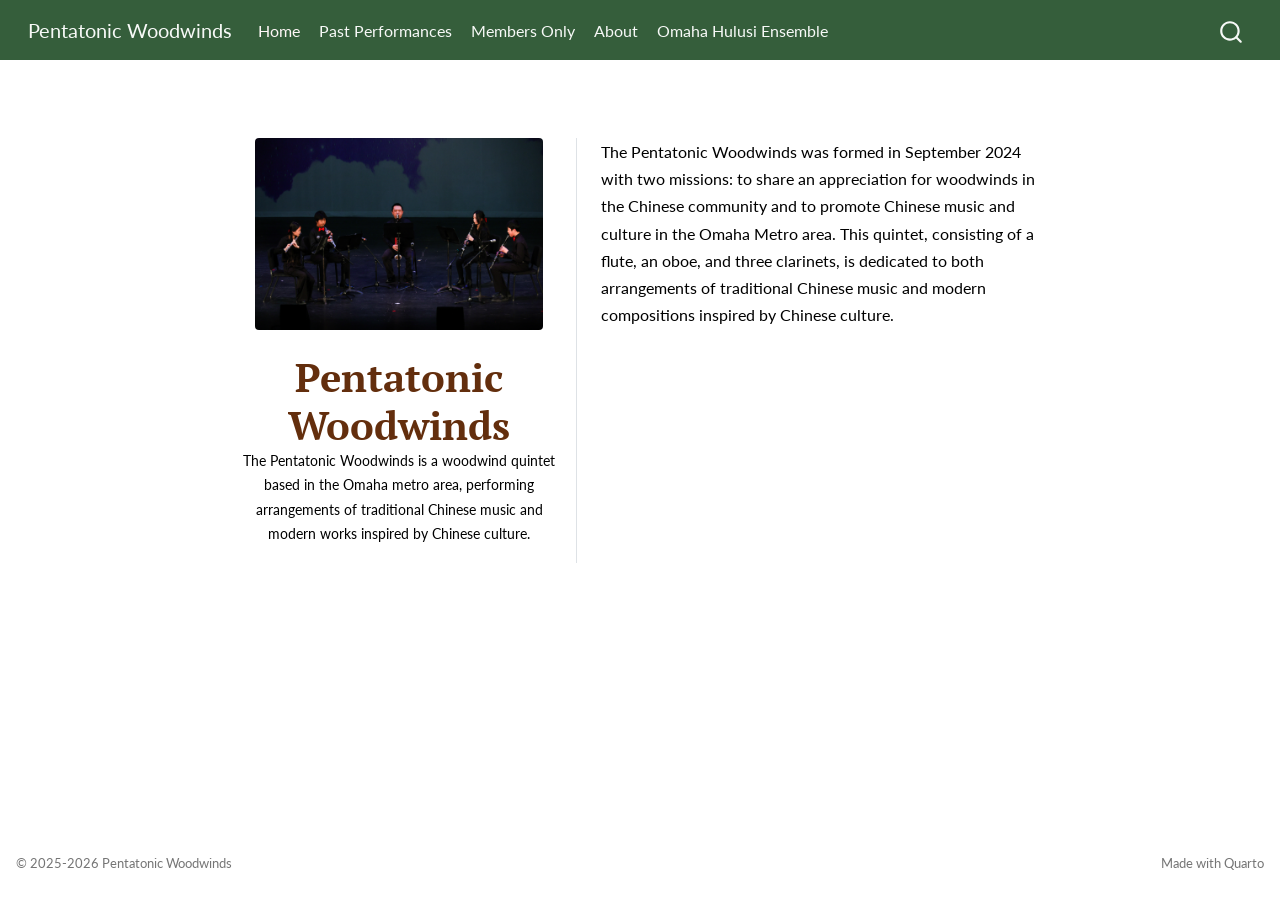
==== docs/index.html @ 311bb71d "Pentatonic Woodwinds website Quarto website for the Pentatonic Woodwinds ensemble, published at http" ====
<!DOCTYPE html>
<html xmlns="http://www.w3.org/1999/xhtml" lang="en" xml:lang="en"><head>

<meta charset="utf-8">
<meta name="generator" content="quarto-1.7.33">

<meta name="viewport" content="width=device-width, initial-scale=1.0, user-scalable=yes">

<meta name="description" content="The Pentatonic Woodwinds is a woodwind quintet based in the Omaha metro area, performing arrangements of traditional Chinese music and modern works inspired by Chinese culture.">

<title>Pentatonic Woodwinds</title>
<style>
code{white-space: pre-wrap;}
span.smallcaps{font-variant: small-caps;}
div.columns{display: flex; gap: min(4vw, 1.5em);}
div.column{flex: auto; overflow-x: auto;}
div.hanging-indent{margin-left: 1.5em; text-indent: -1.5em;}
ul.task-list{list-style: none;}
ul.task-list li input[type="checkbox"] {
  width: 0.8em;
  margin: 0 0.8em 0.2em -1em; /* quarto-specific, see https://github.com/quarto-dev/quarto-cli/issues/4556 */ 
  vertical-align: middle;
}
</style>


<script src="site_libs/quarto-nav/quarto-nav.js"></script>
<script src="site_libs/quarto-nav/headroom.min.js"></script>
<script src="site_libs/clipboard/clipboard.min.js"></script>
<script src="site_libs/quarto-search/autocomplete.umd.js"></script>
<script src="site_libs/quarto-search/fuse.min.js"></script>
<script src="site_libs/quarto-search/quarto-search.js"></script>
<meta name="quarto:offset" content="./">
<script src="site_libs/quarto-html/quarto.js" type="module"></script>
<script src="site_libs/quarto-html/tabsets/tabsets.js" type="module"></script>
<script src="site_libs/quarto-html/popper.min.js"></script>
<script src="site_libs/quarto-html/tippy.umd.min.js"></script>
<link href="site_libs/quarto-html/tippy.css" rel="stylesheet">
<link href="site_libs/quarto-html/quarto-syntax-highlighting-4931ad3a4f610300299060d87ad9de1f.css" rel="stylesheet" id="quarto-text-highlighting-styles">
<script src="site_libs/bootstrap/bootstrap.min.js"></script>
<link href="site_libs/bootstrap/bootstrap-icons.css" rel="stylesheet">
<link href="site_libs/bootstrap/bootstrap-c2830fcd33dd394132b34edb80eef915.min.css" rel="stylesheet" append-hash="true" id="quarto-bootstrap" data-mode="light">
<script id="quarto-search-options" type="application/json">{
  "location": "navbar",
  "copy-button": false,
  "collapse-after": 3,
  "panel-placement": "end",
  "type": "overlay",
  "limit": 50,
  "keyboard-shortcut": [
    "f",
    "/",
    "s"
  ],
  "show-item-context": false,
  "language": {
    "search-no-results-text": "No results",
    "search-matching-documents-text": "matching documents",
    "search-copy-link-title": "Copy link to search",
    "search-hide-matches-text": "Hide additional matches",
    "search-more-match-text": "more match in this document",
    "search-more-matches-text": "more matches in this document",
    "search-clear-button-title": "Clear",
    "search-text-placeholder": "",
    "search-detached-cancel-button-title": "Cancel",
    "search-submit-button-title": "Submit",
    "search-label": "Search"
  }
}</script>


<meta property="og:title" content="Pentatonic Woodwinds">
<meta property="og:description" content="The Pentatonic Woodwinds is a woodwind quintet based in the Omaha metro area, performing arrangements of traditional Chinese music and modern works inspired by Chinese culture.">
<meta property="og:image" content="https://www.luozijun.com/pentatonicwoodwinds/images/gala2025.jpeg">
<meta property="og:site_name" content="Pentatonic Woodwinds">
</head>

<body class="nav-fixed fullcontent quarto-light">

<div id="quarto-search-results"></div>
  <header id="quarto-header" class="headroom fixed-top">
    <nav class="navbar navbar-expand-lg " data-bs-theme="dark">
      <div class="navbar-container container-fluid">
      <div class="navbar-brand-container mx-auto">
    <a class="navbar-brand" href="./index.html">
    <span class="navbar-title">Pentatonic Woodwinds</span>
    </a>
  </div>
            <div id="quarto-search" class="" title="Search"></div>
          <button class="navbar-toggler" type="button" data-bs-toggle="collapse" data-bs-target="#navbarCollapse" aria-controls="navbarCollapse" role="menu" aria-expanded="false" aria-label="Toggle navigation" onclick="if (window.quartoToggleHeadroom) { window.quartoToggleHeadroom(); }">
  <span class="navbar-toggler-icon"></span>
</button>
          <div class="collapse navbar-collapse" id="navbarCollapse">
            <ul class="navbar-nav navbar-nav-scroll me-auto">
  <li class="nav-item">
    <a class="nav-link active" href="./index.html" aria-current="page"> 
<span class="menu-text">Home</span></a>
  </li>  
  <li class="nav-item">
    <a class="nav-link" href="./pastperf.html"> 
<span class="menu-text">Past Performances</span></a>
  </li>  
  <li class="nav-item">
    <a class="nav-link" href="./member.html"> 
<span class="menu-text">Members Only</span></a>
  </li>  
  <li class="nav-item">
    <a class="nav-link" href="./about.html"> 
<span class="menu-text">About</span></a>
  </li>  
  <li class="nav-item">
    <a class="nav-link" href="https://www.luozijun.com/omahahulusi/"> 
<span class="menu-text">Omaha Hulusi Ensemble</span></a>
  </li>  
</ul>
          </div> <!-- /navcollapse -->
            <div class="quarto-navbar-tools">
</div>
      </div> <!-- /container-fluid -->
    </nav>
</header>
<!-- content -->
<div id="quarto-content" class="quarto-container page-columns page-rows-contents page-layout-article page-navbar">
<!-- sidebar -->
<!-- margin-sidebar -->
    
<!-- main -->
<main class="content" id="quarto-document-content">




<div class="quarto-about-trestles">
  <div class="about-entity">
    <img src="images/gala2025.jpeg" class="about-image
  rounded " style="width: 18em;">
<header id="title-block-header" class="quarto-title-block default">
<div class="quarto-title">
<h1 class="title">Pentatonic Woodwinds</h1>
</div>
<div>
  <div class="description">
    <p>The Pentatonic Woodwinds is a woodwind quintet based in the Omaha metro area, performing arrangements of traditional Chinese music and modern works inspired by Chinese culture.</p>
  </div>
</div>
<div class="quarto-title-meta">
  </div>
</header>
  </div>
  <div class="about-contents"><div id="hero-heading">
<p>The Pentatonic Woodwinds was formed in September 2024 with two missions: to share an appreciation for woodwinds in the Chinese community and to promote Chinese music and culture in the Omaha Metro area. This quintet, consisting of a flute, an oboe, and three clarinets, is dedicated to both arrangements of traditional Chinese music and modern compositions inspired by Chinese culture.</p>
</div></div>
</div>





</main> <!-- /main -->
<script id="quarto-html-after-body" type="application/javascript">
  window.document.addEventListener("DOMContentLoaded", function (event) {
    const isCodeAnnotation = (el) => {
      for (const clz of el.classList) {
        if (clz.startsWith('code-annotation-')) {                     
          return true;
        }
      }
      return false;
    }
    const onCopySuccess = function(e) {
      // button target
      const button = e.trigger;
      // don't keep focus
      button.blur();
      // flash "checked"
      button.classList.add('code-copy-button-checked');
      var currentTitle = button.getAttribute("title");
      button.setAttribute("title", "Copied!");
      let tooltip;
      if (window.bootstrap) {
        button.setAttribute("data-bs-toggle", "tooltip");
        button.setAttribute("data-bs-placement", "left");
        button.setAttribute("data-bs-title", "Copied!");
        tooltip = new bootstrap.Tooltip(button, 
          { trigger: "manual", 
            customClass: "code-copy-button-tooltip",
            offset: [0, -8]});
        tooltip.show();    
      }
      setTimeout(function() {
        if (tooltip) {
          tooltip.hide();
          button.removeAttribute("data-bs-title");
          button.removeAttribute("data-bs-toggle");
          button.removeAttribute("data-bs-placement");
        }
        button.setAttribute("title", currentTitle);
        button.classList.remove('code-copy-button-checked');
      }, 1000);
      // clear code selection
      e.clearSelection();
    }
    const getTextToCopy = function(trigger) {
        const codeEl = trigger.previousElementSibling.cloneNode(true);
        for (const childEl of codeEl.children) {
          if (isCodeAnnotation(childEl)) {
            childEl.remove();
          }
        }
        return codeEl.innerText;
    }
    const clipboard = new window.ClipboardJS('.code-copy-button:not([data-in-quarto-modal])', {
      text: getTextToCopy
    });
    clipboard.on('success', onCopySuccess);
    if (window.document.getElementById('quarto-embedded-source-code-modal')) {
      const clipboardModal = new window.ClipboardJS('.code-copy-button[data-in-quarto-modal]', {
        text: getTextToCopy,
        container: window.document.getElementById('quarto-embedded-source-code-modal')
      });
      clipboardModal.on('success', onCopySuccess);
    }
      var localhostRegex = new RegExp(/^(?:http|https):\/\/localhost\:?[0-9]*\//);
      var mailtoRegex = new RegExp(/^mailto:/);
        var filterRegex = new RegExp("https:\/\/www\.luozijun\.com\/pentatonicwoodwinds");
      var isInternal = (href) => {
          return filterRegex.test(href) || localhostRegex.test(href) || mailtoRegex.test(href);
      }
      // Inspect non-navigation links and adorn them if external
     var links = window.document.querySelectorAll('a[href]:not(.nav-link):not(.navbar-brand):not(.toc-action):not(.sidebar-link):not(.sidebar-item-toggle):not(.pagination-link):not(.no-external):not([aria-hidden]):not(.dropdown-item):not(.quarto-navigation-tool):not(.about-link)');
      for (var i=0; i<links.length; i++) {
        const link = links[i];
        if (!isInternal(link.href)) {
          // undo the damage that might have been done by quarto-nav.js in the case of
          // links that we want to consider external
          if (link.dataset.originalHref !== undefined) {
            link.href = link.dataset.originalHref;
          }
        }
      }
    function tippyHover(el, contentFn, onTriggerFn, onUntriggerFn) {
      const config = {
        allowHTML: true,
        maxWidth: 500,
        delay: 100,
        arrow: false,
        appendTo: function(el) {
            return el.parentElement;
        },
        interactive: true,
        interactiveBorder: 10,
        theme: 'quarto',
        placement: 'bottom-start',
      };
      if (contentFn) {
        config.content = contentFn;
      }
      if (onTriggerFn) {
        config.onTrigger = onTriggerFn;
      }
      if (onUntriggerFn) {
        config.onUntrigger = onUntriggerFn;
      }
      window.tippy(el, config); 
    }
    const noterefs = window.document.querySelectorAll('a[role="doc-noteref"]');
    for (var i=0; i<noterefs.length; i++) {
      const ref = noterefs[i];
      tippyHover(ref, function() {
        // use id or data attribute instead here
        let href = ref.getAttribute('data-footnote-href') || ref.getAttribute('href');
        try { href = new URL(href).hash; } catch {}
        const id = href.replace(/^#\/?/, "");
        const note = window.document.getElementById(id);
        if (note) {
          return note.innerHTML;
        } else {
          return "";
        }
      });
    }
    const xrefs = window.document.querySelectorAll('a.quarto-xref');
    const processXRef = (id, note) => {
      // Strip column container classes
      const stripColumnClz = (el) => {
        el.classList.remove("page-full", "page-columns");
        if (el.children) {
          for (const child of el.children) {
            stripColumnClz(child);
          }
        }
      }
      stripColumnClz(note)
      if (id === null || id.startsWith('sec-')) {
        // Special case sections, only their first couple elements
        const container = document.createElement("div");
        if (note.children && note.children.length > 2) {
          container.appendChild(note.children[0].cloneNode(true));
          for (let i = 1; i < note.children.length; i++) {
            const child = note.children[i];
            if (child.tagName === "P" && child.innerText === "") {
              continue;
            } else {
              container.appendChild(child.cloneNode(true));
              break;
            }
          }
          if (window.Quarto?.typesetMath) {
            window.Quarto.typesetMath(container);
          }
          return container.innerHTML
        } else {
          if (window.Quarto?.typesetMath) {
            window.Quarto.typesetMath(note);
          }
          return note.innerHTML;
        }
      } else {
        // Remove any anchor links if they are present
        const anchorLink = note.querySelector('a.anchorjs-link');
        if (anchorLink) {
          anchorLink.remove();
        }
        if (window.Quarto?.typesetMath) {
          window.Quarto.typesetMath(note);
        }
        if (note.classList.contains("callout")) {
          return note.outerHTML;
        } else {
          return note.innerHTML;
        }
      }
    }
    for (var i=0; i<xrefs.length; i++) {
      const xref = xrefs[i];
      tippyHover(xref, undefined, function(instance) {
        instance.disable();
        let url = xref.getAttribute('href');
        let hash = undefined; 
        if (url.startsWith('#')) {
          hash = url;
        } else {
          try { hash = new URL(url).hash; } catch {}
        }
        if (hash) {
          const id = hash.replace(/^#\/?/, "");
          const note = window.document.getElementById(id);
          if (note !== null) {
            try {
              const html = processXRef(id, note.cloneNode(true));
              instance.setContent(html);
            } finally {
              instance.enable();
              instance.show();
            }
          } else {
            // See if we can fetch this
            fetch(url.split('#')[0])
            .then(res => res.text())
            .then(html => {
              const parser = new DOMParser();
              const htmlDoc = parser.parseFromString(html, "text/html");
              const note = htmlDoc.getElementById(id);
              if (note !== null) {
                const html = processXRef(id, note);
                instance.setContent(html);
              } 
            }).finally(() => {
              instance.enable();
              instance.show();
            });
          }
        } else {
          // See if we can fetch a full url (with no hash to target)
          // This is a special case and we should probably do some content thinning / targeting
          fetch(url)
          .then(res => res.text())
          .then(html => {
            const parser = new DOMParser();
            const htmlDoc = parser.parseFromString(html, "text/html");
            const note = htmlDoc.querySelector('main.content');
            if (note !== null) {
              // This should only happen for chapter cross references
              // (since there is no id in the URL)
              // remove the first header
              if (note.children.length > 0 && note.children[0].tagName === "HEADER") {
                note.children[0].remove();
              }
              const html = processXRef(null, note);
              instance.setContent(html);
            } 
          }).finally(() => {
            instance.enable();
            instance.show();
          });
        }
      }, function(instance) {
      });
    }
        let selectedAnnoteEl;
        const selectorForAnnotation = ( cell, annotation) => {
          let cellAttr = 'data-code-cell="' + cell + '"';
          let lineAttr = 'data-code-annotation="' +  annotation + '"';
          const selector = 'span[' + cellAttr + '][' + lineAttr + ']';
          return selector;
        }
        const selectCodeLines = (annoteEl) => {
          const doc = window.document;
          const targetCell = annoteEl.getAttribute("data-target-cell");
          const targetAnnotation = annoteEl.getAttribute("data-target-annotation");
          const annoteSpan = window.document.querySelector(selectorForAnnotation(targetCell, targetAnnotation));
          const lines = annoteSpan.getAttribute("data-code-lines").split(",");
          const lineIds = lines.map((line) => {
            return targetCell + "-" + line;
          })
          let top = null;
          let height = null;
          let parent = null;
          if (lineIds.length > 0) {
              //compute the position of the single el (top and bottom and make a div)
              const el = window.document.getElementById(lineIds[0]);
              top = el.offsetTop;
              height = el.offsetHeight;
              parent = el.parentElement.parentElement;
            if (lineIds.length > 1) {
              const lastEl = window.document.getElementById(lineIds[lineIds.length - 1]);
              const bottom = lastEl.offsetTop + lastEl.offsetHeight;
              height = bottom - top;
            }
            if (top !== null && height !== null && parent !== null) {
              // cook up a div (if necessary) and position it 
              let div = window.document.getElementById("code-annotation-line-highlight");
              if (div === null) {
                div = window.document.createElement("div");
                div.setAttribute("id", "code-annotation-line-highlight");
                div.style.position = 'absolute';
                parent.appendChild(div);
              }
              div.style.top = top - 2 + "px";
              div.style.height = height + 4 + "px";
              div.style.left = 0;
              let gutterDiv = window.document.getElementById("code-annotation-line-highlight-gutter");
              if (gutterDiv === null) {
                gutterDiv = window.document.createElement("div");
                gutterDiv.setAttribute("id", "code-annotation-line-highlight-gutter");
                gutterDiv.style.position = 'absolute';
                const codeCell = window.document.getElementById(targetCell);
                const gutter = codeCell.querySelector('.code-annotation-gutter');
                gutter.appendChild(gutterDiv);
              }
              gutterDiv.style.top = top - 2 + "px";
              gutterDiv.style.height = height + 4 + "px";
            }
            selectedAnnoteEl = annoteEl;
          }
        };
        const unselectCodeLines = () => {
          const elementsIds = ["code-annotation-line-highlight", "code-annotation-line-highlight-gutter"];
          elementsIds.forEach((elId) => {
            const div = window.document.getElementById(elId);
            if (div) {
              div.remove();
            }
          });
          selectedAnnoteEl = undefined;
        };
          // Handle positioning of the toggle
      window.addEventListener(
        "resize",
        throttle(() => {
          elRect = undefined;
          if (selectedAnnoteEl) {
            selectCodeLines(selectedAnnoteEl);
          }
        }, 10)
      );
      function throttle(fn, ms) {
      let throttle = false;
      let timer;
        return (...args) => {
          if(!throttle) { // first call gets through
              fn.apply(this, args);
              throttle = true;
          } else { // all the others get throttled
              if(timer) clearTimeout(timer); // cancel #2
              timer = setTimeout(() => {
                fn.apply(this, args);
                timer = throttle = false;
              }, ms);
          }
        };
      }
        // Attach click handler to the DT
        const annoteDls = window.document.querySelectorAll('dt[data-target-cell]');
        for (const annoteDlNode of annoteDls) {
          annoteDlNode.addEventListener('click', (event) => {
            const clickedEl = event.target;
            if (clickedEl !== selectedAnnoteEl) {
              unselectCodeLines();
              const activeEl = window.document.querySelector('dt[data-target-cell].code-annotation-active');
              if (activeEl) {
                activeEl.classList.remove('code-annotation-active');
              }
              selectCodeLines(clickedEl);
              clickedEl.classList.add('code-annotation-active');
            } else {
              // Unselect the line
              unselectCodeLines();
              clickedEl.classList.remove('code-annotation-active');
            }
          });
        }
    const findCites = (el) => {
      const parentEl = el.parentElement;
      if (parentEl) {
        const cites = parentEl.dataset.cites;
        if (cites) {
          return {
            el,
            cites: cites.split(' ')
          };
        } else {
          return findCites(el.parentElement)
        }
      } else {
        return undefined;
      }
    };
    var bibliorefs = window.document.querySelectorAll('a[role="doc-biblioref"]');
    for (var i=0; i<bibliorefs.length; i++) {
      const ref = bibliorefs[i];
      const citeInfo = findCites(ref);
      if (citeInfo) {
        tippyHover(citeInfo.el, function() {
          var popup = window.document.createElement('div');
          citeInfo.cites.forEach(function(cite) {
            var citeDiv = window.document.createElement('div');
            citeDiv.classList.add('hanging-indent');
            citeDiv.classList.add('csl-entry');
            var biblioDiv = window.document.getElementById('ref-' + cite);
            if (biblioDiv) {
              citeDiv.innerHTML = biblioDiv.innerHTML;
            }
            popup.appendChild(citeDiv);
          });
          return popup.innerHTML;
        });
      }
    }
  });
  </script>
</div> <!-- /content -->
<footer class="footer">
  <div class="nav-footer">
    <div class="nav-footer-left">
<p>© 2025-2026 <a href="https://www.luozijun.com/pentatonicwoodwinds">Pentatonic Woodwinds</a><br></p>
</div>   
    <div class="nav-footer-center">
      &nbsp;
    </div>
    <div class="nav-footer-right">
<p>Made with <a href="https://quarto.org/">Quarto</a><br></p>
</div>
  </div>
</footer>




</body></html>
---- docs/site_libs/quarto-html/tippy.css ----
.tippy-box[data-animation=fade][data-state=hidden]{opacity:0}[data-tippy-root]{max-width:calc(100vw - 10px)}.tippy-box{position:relative;background-color:#333;color:#fff;border-radius:4px;font-size:14px;line-height:1.4;white-space:normal;outline:0;transition-property:transform,visibility,opacity}.tippy-box[data-placement^=top]>.tippy-arrow{bottom:0}.tippy-box[data-placement^=top]>.tippy-arrow:before{bottom:-7px;left:0;border-width:8px 8px 0;border-top-color:initial;transform-origin:center top}.tippy-box[data-placement^=bottom]>.tippy-arrow{top:0}.tippy-box[data-placement^=bottom]>.tippy-arrow:before{top:-7px;left:0;border-width:0 8px 8px;border-bottom-color:initial;transform-origin:center bottom}.tippy-box[data-placement^=left]>.tippy-arrow{right:0}.tippy-box[data-placement^=left]>.tippy-arrow:before{border-width:8px 0 8px 8px;border-left-color:initial;right:-7px;transform-origin:center left}.tippy-box[data-placement^=right]>.tippy-arrow{left:0}.tippy-box[data-placement^=right]>.tippy-arrow:before{left:-7px;border-width:8px 8px 8px 0;border-right-color:initial;transform-origin:center right}.tippy-box[data-inertia][data-state=visible]{transition-timing-function:cubic-bezier(.54,1.5,.38,1.11)}.tippy-arrow{width:16px;height:16px;color:#333}.tippy-arrow:before{content:"";position:absolute;border-color:transparent;border-style:solid}.tippy-content{position:relative;padding:5px 9px;z-index:1}
---- docs/site_libs/quarto-html/quarto-syntax-highlighting-4931ad3a4f610300299060d87ad9de1f.css ----
/* quarto syntax highlight colors */
:root {
  --quarto-hl-ot-color: #003B4F;
  --quarto-hl-at-color: #657422;
  --quarto-hl-ss-color: #20794D;
  --quarto-hl-an-color: #5E5E5E;
  --quarto-hl-fu-color: #4758AB;
  --quarto-hl-st-color: #20794D;
  --quarto-hl-cf-color: #003B4F;
  --quarto-hl-op-color: #5E5E5E;
  --quarto-hl-er-color: #AD0000;
  --quarto-hl-bn-color: #AD0000;
  --quarto-hl-al-color: #AD0000;
  --quarto-hl-va-color: #111111;
  --quarto-hl-bu-color: inherit;
  --quarto-hl-ex-color: inherit;
  --quarto-hl-pp-color: #AD0000;
  --quarto-hl-in-color: #5E5E5E;
  --quarto-hl-vs-color: #20794D;
  --quarto-hl-wa-color: #5E5E5E;
  --quarto-hl-do-color: #5E5E5E;
  --quarto-hl-im-color: #00769E;
  --quarto-hl-ch-color: #20794D;
  --quarto-hl-dt-color: #AD0000;
  --quarto-hl-fl-color: #AD0000;
  --quarto-hl-co-color: #5E5E5E;
  --quarto-hl-cv-color: #5E5E5E;
  --quarto-hl-cn-color: #8f5902;
  --quarto-hl-sc-color: #5E5E5E;
  --quarto-hl-dv-color: #AD0000;
  --quarto-hl-kw-color: #003B4F;
}

/* other quarto variables */
:root {
  --quarto-font-monospace: "Source Code Pro", monospace;
}

/* syntax highlight based on Pandoc's rules */
pre > code.sourceCode > span {
  color: #003B4F;
}

code.sourceCode > span {
  color: #003B4F;
}

div.sourceCode,
div.sourceCode pre.sourceCode {
  color: #003B4F;
}

/* Normal */
code span {
  color: #003B4F;
}

/* Alert */
code span.al {
  color: #AD0000;
  font-style: inherit;
}

/* Annotation */
code span.an {
  color: #5E5E5E;
  font-style: inherit;
}

/* Attribute */
code span.at {
  color: #657422;
  font-style: inherit;
}

/* BaseN */
code span.bn {
  color: #AD0000;
  font-style: inherit;
}

/* BuiltIn */
code span.bu {
  font-style: inherit;
}

/* ControlFlow */
code span.cf {
  color: #003B4F;
  font-weight: bold;
  font-style: inherit;
}

/* Char */
code span.ch {
  color: #20794D;
  font-style: inherit;
}

/* Constant */
code span.cn {
  color: #8f5902;
  font-style: inherit;
}

/* Comment */
code span.co {
  color: #5E5E5E;
  font-style: inherit;
}

/* CommentVar */
code span.cv {
  color: #5E5E5E;
  font-style: italic;
}

/* Documentation */
code span.do {
  color: #5E5E5E;
  font-style: italic;
}

/* DataType */
code span.dt {
  color: #AD0000;
  font-style: inherit;
}

/* DecVal */
code span.dv {
  color: #AD0000;
  font-style: inherit;
}

/* Error */
code span.er {
  color: #AD0000;
  font-style: inherit;
}

/* Extension */
code span.ex {
  font-style: inherit;
}

/* Float */
code span.fl {
  color: #AD0000;
  font-style: inherit;
}

/* Function */
code span.fu {
  color: #4758AB;
  font-style: inherit;
}

/* Import */
code span.im {
  color: #00769E;
  font-style: inherit;
}

/* Information */
code span.in {
  color: #5E5E5E;
  font-style: inherit;
}

/* Keyword */
code span.kw {
  color: #003B4F;
  font-weight: bold;
  font-style: inherit;
}

/* Operator */
code span.op {
  color: #5E5E5E;
  font-style: inherit;
}

/* Other */
code span.ot {
  color: #003B4F;
  font-style: inherit;
}

/* Preprocessor */
code span.pp {
  color: #AD0000;
  font-style: inherit;
}

/* SpecialChar */
code span.sc {
  color: #5E5E5E;
  font-style: inherit;
}

/* SpecialString */
code span.ss {
  color: #20794D;
  font-style: inherit;
}

/* String */
code span.st {
  color: #20794D;
  font-style: inherit;
}

/* Variable */
code span.va {
  color: #111111;
  font-style: inherit;
}

/* VerbatimString */
code span.vs {
  color: #20794D;
  font-style: inherit;
}

/* Warning */
code span.wa {
  color: #5E5E5E;
  font-style: italic;
}

.prevent-inlining {
  content: "</";
}

/*# sourceMappingURL=83c8ef75ad1b2a8c4db865ff63a5906d.css.map */
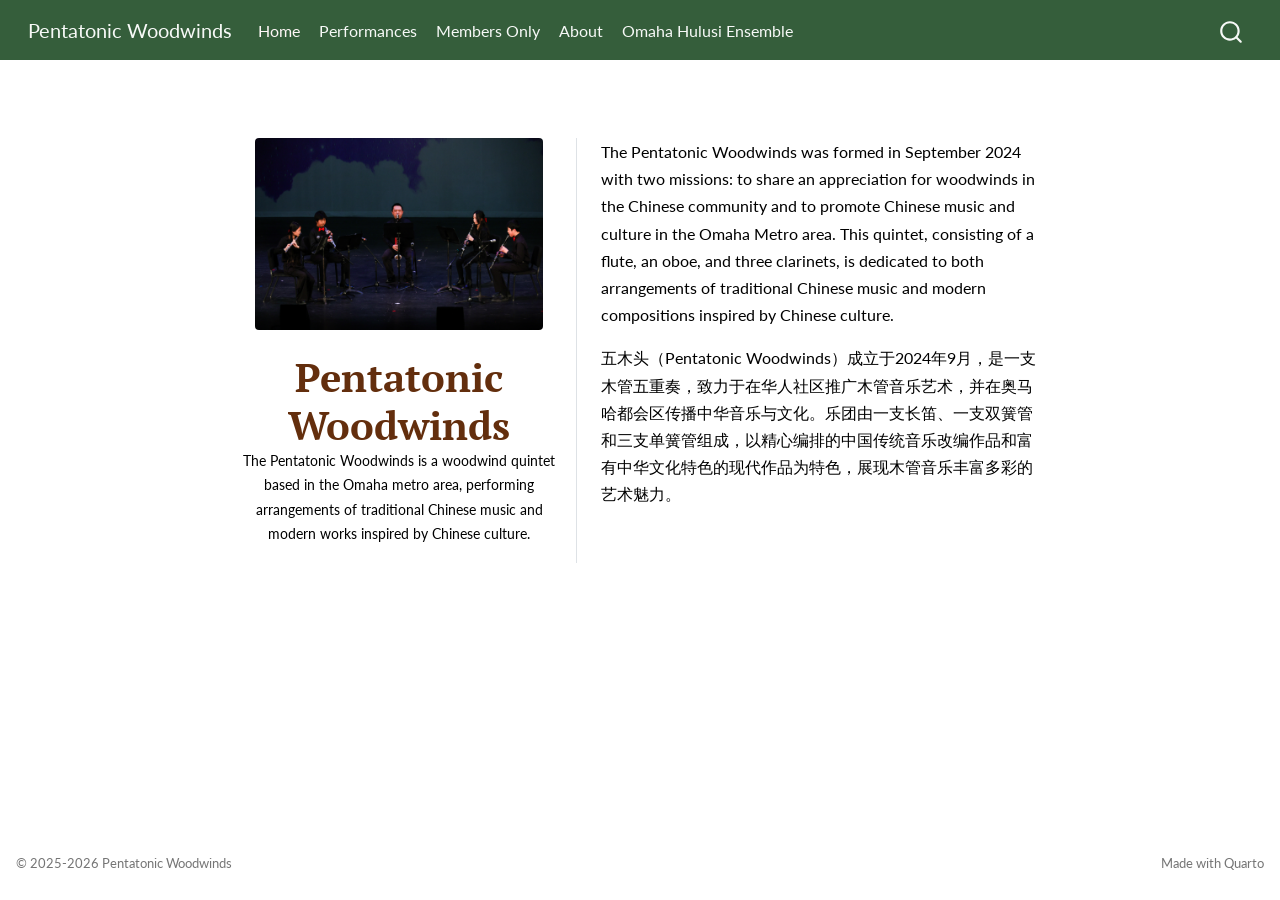
==== commit 695e68d7: "Update performance list and music memtors" ====
--- a/docs/index.html
+++ b/docs/index.html
@@ -97,8 +97,8 @@
 <span class="menu-text">Home</span></a>
   </li>  
   <li class="nav-item">
-    <a class="nav-link" href="./pastperf.html"> 
-<span class="menu-text">Past Performances</span></a>
+    <a class="nav-link" href="./performances.html"> 
+<span class="menu-text">Performances</span></a>
   </li>  
   <li class="nav-item">
     <a class="nav-link" href="./member.html"> 
@@ -149,6 +149,7 @@
   </div>
   <div class="about-contents"><div id="hero-heading">
 <p>The Pentatonic Woodwinds was formed in September 2024 with two missions: to share an appreciation for woodwinds in the Chinese community and to promote Chinese music and culture in the Omaha Metro area. This quintet, consisting of a flute, an oboe, and three clarinets, is dedicated to both arrangements of traditional Chinese music and modern compositions inspired by Chinese culture.</p>
+<p>五木头（Pentatonic Woodwinds）成立于2024年9月，是一支木管五重奏，致力于在华人社区推广木管音乐艺术，并在奥马哈都会区传播中华音乐与文化。乐团由一支长笛、一支双簧管和三支单簧管组成，以精心编排的中国传统音乐改编作品和富有中华文化特色的现代作品为特色，展现木管音乐丰富多彩的艺术魅力。</p>
 </div></div>
 </div>
 
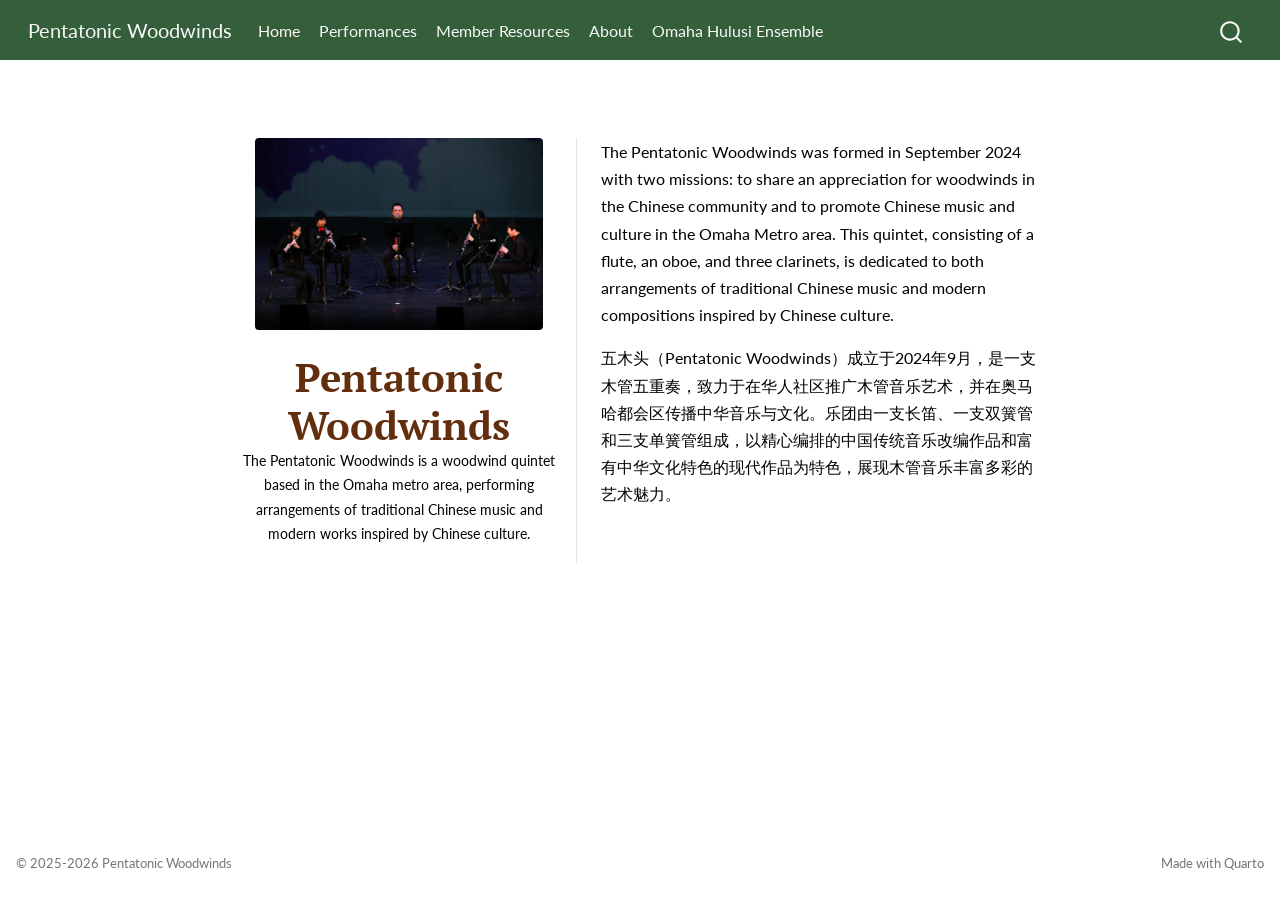
==== commit e66efbcf: "update member page" ====
--- a/docs/index.html
+++ b/docs/index.html
@@ -69,10 +69,6 @@
 }</script>
 
 
-<meta property="og:title" content="Pentatonic Woodwinds">
-<meta property="og:description" content="The Pentatonic Woodwinds is a woodwind quintet based in the Omaha metro area, performing arrangements of traditional Chinese music and modern works inspired by Chinese culture.">
-<meta property="og:image" content="https://www.luozijun.com/pentatonicwoodwinds/images/gala2025.jpeg">
-<meta property="og:site_name" content="Pentatonic Woodwinds">
 </head>
 
 <body class="nav-fixed fullcontent quarto-light">
@@ -102,7 +98,7 @@
   </li>  
   <li class="nav-item">
     <a class="nav-link" href="./member.html"> 
-<span class="menu-text">Members Only</span></a>
+<span class="menu-text">Member Resources</span></a>
   </li>  
   <li class="nav-item">
     <a class="nav-link" href="./about.html"> 
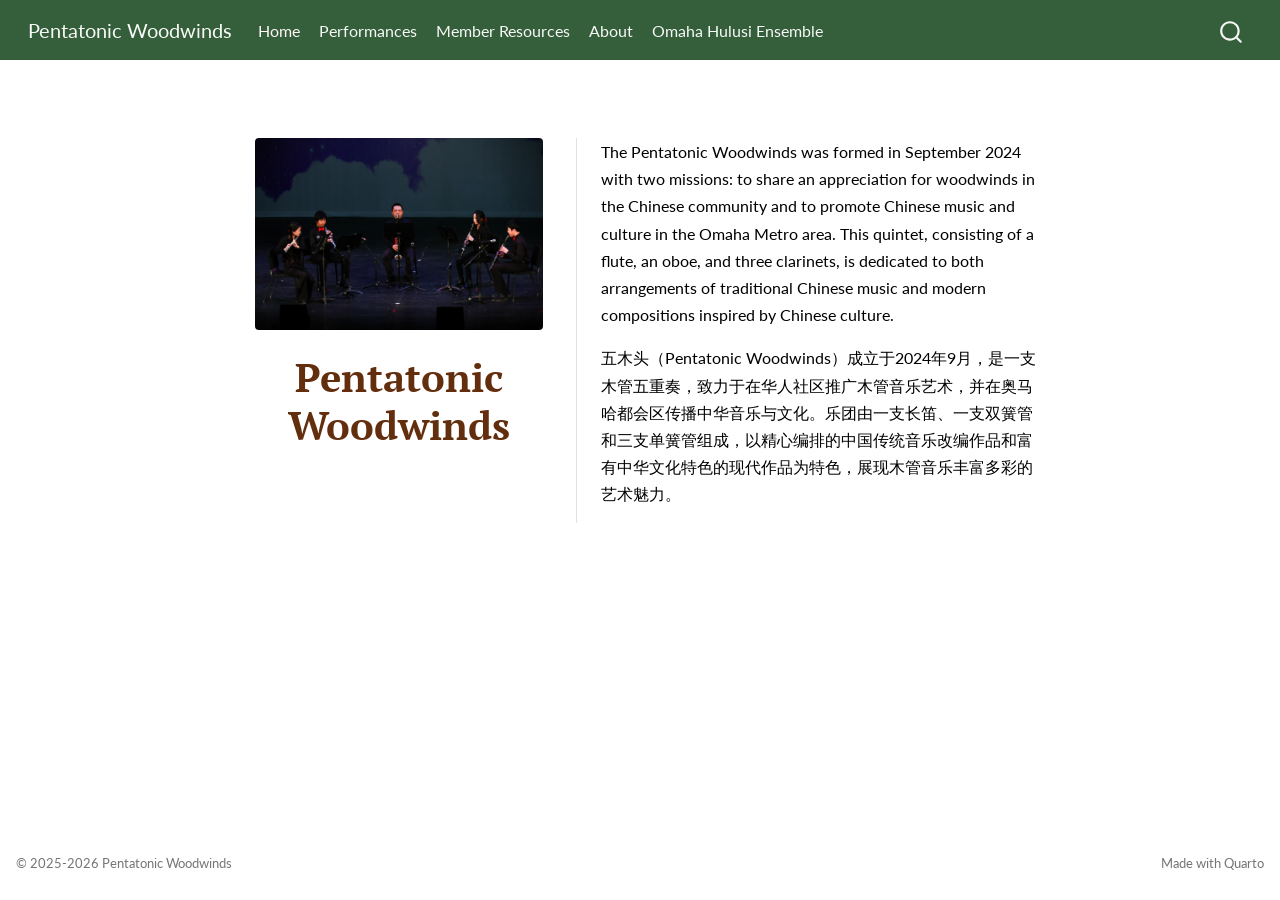
==== commit ea001d0b: "remove homepage description" ====
--- a/docs/index.html
+++ b/docs/index.html
@@ -6,7 +6,6 @@
 
 <meta name="viewport" content="width=device-width, initial-scale=1.0, user-scalable=yes">
 
-<meta name="description" content="The Pentatonic Woodwinds is a woodwind quintet based in the Omaha metro area, performing arrangements of traditional Chinese music and modern works inspired by Chinese culture.">
 
 <title>Pentatonic Woodwinds</title>
 <style>
@@ -134,11 +133,6 @@
 <div class="quarto-title">
 <h1 class="title">Pentatonic Woodwinds</h1>
 </div>
-<div>
-  <div class="description">
-    <p>The Pentatonic Woodwinds is a woodwind quintet based in the Omaha metro area, performing arrangements of traditional Chinese music and modern works inspired by Chinese culture.</p>
-  </div>
-</div>
 <div class="quarto-title-meta">
   </div>
 </header>
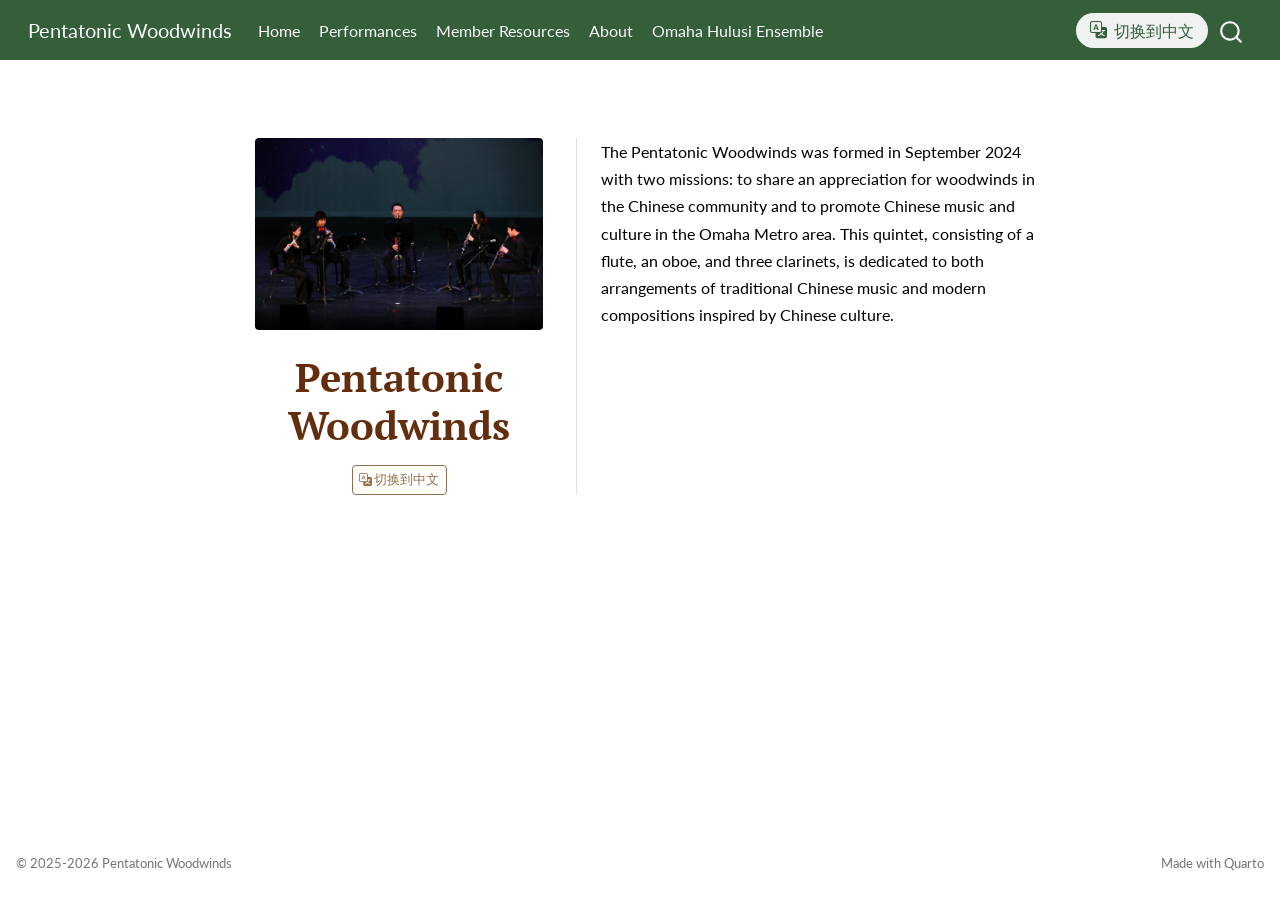
==== commit 2d9c413d: "Add a Chinese/English toggle Same design as omahahulusi: both languages ship in one build, content s" ====
--- a/docs/index.html
+++ b/docs/index.html
@@ -38,7 +38,7 @@
 <link href="site_libs/quarto-html/quarto-syntax-highlighting-4931ad3a4f610300299060d87ad9de1f.css" rel="stylesheet" id="quarto-text-highlighting-styles">
 <script src="site_libs/bootstrap/bootstrap.min.js"></script>
 <link href="site_libs/bootstrap/bootstrap-icons.css" rel="stylesheet">
-<link href="site_libs/bootstrap/bootstrap-c2830fcd33dd394132b34edb80eef915.min.css" rel="stylesheet" append-hash="true" id="quarto-bootstrap" data-mode="light">
+<link href="site_libs/bootstrap/bootstrap-f8519921b610689f9d171b8d77001adb.min.css" rel="stylesheet" append-hash="true" id="quarto-bootstrap" data-mode="light">
 <script id="quarto-search-options" type="application/json">{
   "location": "navbar",
   "copy-button": false,
@@ -66,8 +66,30 @@
     "search-label": "Search"
   }
 }</script>
-
-
+<script>
+  // Set the language before first paint so the hidden half never flashes.
+  // With JavaScript off no data-lang is set, the .lang-* rules never match,
+  // and both languages stay visible.
+  (function () {
+    var stored = null;
+    try { stored = window.localStorage.getItem("site-lang"); } catch (e) {}
+    var lang = (stored === "zh" || stored === "en") ? stored
+      : (navigator.language || "").toLowerCase().indexOf("zh") === 0 ? "zh" : "en";
+    document.documentElement.setAttribute("data-lang", lang);
+    document.documentElement.setAttribute("lang", lang === "zh" ? "zh-Hans" : "en");
+  })();
+</script>
+<meta name="description" content="A Chinese woodwind quintet in the Omaha metro area: a flute, an oboe and three clarinets performing traditional and contemporary Chinese music.">
+<meta property="og:description" content="A Chinese woodwind quintet in the Omaha metro area: a flute, an oboe and three clarinets performing traditional and contemporary Chinese music.">
+<meta name="twitter:description" content="A Chinese woodwind quintet in the Omaha metro area: a flute, an oboe and three clarinets performing traditional and contemporary Chinese music.">
+
+
+<meta property="og:title" content="Pentatonic Woodwinds">
+<meta property="og:image" content="https://www.luozijun.com/pentatonicwoodwinds/images/gala2025.jpeg">
+<meta property="og:site_name" content="Pentatonic Woodwinds">
+<meta name="twitter:title" content="Pentatonic Woodwinds">
+<meta name="twitter:image" content="https://www.luozijun.com/pentatonicwoodwinds/images/gala2025.jpeg">
+<meta name="twitter:card" content="summary_large_image">
 </head>
 
 <body class="nav-fixed fullcontent quarto-light">
@@ -138,8 +160,12 @@
 </header>
   </div>
   <div class="about-contents"><div id="hero-heading">
+<div class="lang-en">
 <p>The Pentatonic Woodwinds was formed in September 2024 with two missions: to share an appreciation for woodwinds in the Chinese community and to promote Chinese music and culture in the Omaha Metro area. This quintet, consisting of a flute, an oboe, and three clarinets, is dedicated to both arrangements of traditional Chinese music and modern compositions inspired by Chinese culture.</p>
+</div>
+<div class="lang-zh">
 <p>五木头（Pentatonic Woodwinds）成立于2024年9月，是一支木管五重奏，致力于在华人社区推广木管音乐艺术，并在奥马哈都会区传播中华音乐与文化。乐团由一支长笛、一支双簧管和三支单簧管组成，以精心编排的中国传统音乐改编作品和富有中华文化特色的现代作品为特色，展现木管音乐丰富多彩的艺术魅力。</p>
+</div>
 </div></div>
 </div>
 
@@ -148,6 +174,187 @@
 
 
 </main> <!-- /main -->
+<script>
+  // Site chrome that Quarto generates outside the .qmd sources: navbar labels,
+  // page titles, descriptions and the footer. Page *content* is switched by the
+  // .lang-en / .lang-zh rules in styles.scss instead.
+  (function () {
+    var STORAGE_KEY = "site-lang";
+
+    var ZH = {
+      "Pentatonic Woodwinds": "五木头",
+      "Home": "首页",
+      "Performances": "演出",
+      "Member Resources": "团员资源",
+      "About": "关于",
+      "Omaha Hulusi Ensemble": "奥马哈葫芦丝合奏团",
+      "The Pentatonic Woodwinds – a flute, an oboe and three clarinets – formed in September 2024 to share woodwind music in the Chinese community and promote Chinese music and culture across the Omaha metro area.":
+        "五木头由一支长笛、一支双簧管和三支单簧管组成，成立于2024年9月，致力于在华人社区推广木管音乐，并在奥马哈都会区传播中华音乐与文化。",
+      "Concerts, community performances and cultural exchange events by the Pentatonic Woodwinds in the Omaha metro area.":
+        "五木头在奥马哈都会区的音乐会、社区演出与文化交流活动。",
+      "Made with": "制作工具",
+      "Search": "搜索"
+    };
+
+    // [button id, label id] for each language switch on the page.
+    var SWITCHES = [
+      ["lang-switch", "lang-switch-label"],
+      ["lang-switch-hero", "lang-switch-hero-label"]
+    ];
+
+    // Elements whose text is swapped wholesale. Each entry is remembered with its
+    // original English text so switching back is lossless.
+    var SELECTORS = [
+      ".navbar-title",
+      ".navbar-nav .menu-text",
+      "h1.title",
+      "#title-block-header .description p",
+      ".nav-footer a",
+      "#quarto-search"
+    ];
+
+    function collect() {
+      var out = [];
+      SELECTORS.forEach(function (sel) {
+        Array.prototype.forEach.call(document.querySelectorAll(sel), function (el) {
+          var en = el.getAttribute("data-en");
+          if (en === null) {
+            en = el.id === "quarto-search" ? el.getAttribute("title") : el.textContent.trim();
+            if (!en || !ZH[en]) return;
+            el.setAttribute("data-en", en);
+          }
+          out.push(el);
+        });
+      });
+      return out;
+    }
+
+    function apply(lang) {
+      var zh = lang === "zh";
+      collect().forEach(function (el) {
+        var en = el.getAttribute("data-en");
+        var text = zh ? ZH[en] : en;
+        if (el.id === "quarto-search") {
+          el.setAttribute("title", text);
+          var input = el.querySelector("input");
+          if (input) input.setAttribute("placeholder", text);
+        } else {
+          el.textContent = text;
+        }
+      });
+
+      // "Made with Quarto" keeps the Quarto link, so only its lead-in moves.
+      var madeWith = document.querySelector(".nav-footer-right p");
+      if (madeWith && madeWith.firstChild && madeWith.firstChild.nodeType === 3) {
+        madeWith.firstChild.nodeValue = zh ? "制作工具：" : "Made with ";
+      }
+
+      var titled = document.querySelector("h1.title");
+      if (titled) {
+        var suffix = zh ? " – 五木头" : " – Pentatonic Woodwinds";
+        document.title = titled.textContent === (zh ? ZH["Pentatonic Woodwinds"] : "Pentatonic Woodwinds")
+          ? titled.textContent
+          : titled.textContent + suffix;
+      }
+
+      document.documentElement.setAttribute("data-lang", lang);
+      document.documentElement.setAttribute("lang", zh ? "zh-Hans" : "en");
+
+      // Phrase the label as an instruction, written in the language it
+      // switches *to*: a Chinese speaker landing on the English page sees
+      // Chinese text, which is what draws the eye, and vice versa.
+      var instruction = zh ? "Switch to English" : "切换到中文";
+      SWITCHES.forEach(function (ids) {
+        var button = document.getElementById(ids[0]);
+        var label = document.getElementById(ids[1]);
+        if (!button || !label) return;
+        label.textContent = instruction;
+        label.setAttribute("lang", zh ? "en" : "zh-Hans");
+        button.setAttribute("aria-label", instruction);
+      });
+    }
+
+    function toggle(event) {
+      event.preventDefault();
+      var next = document.documentElement.getAttribute("data-lang") === "zh" ? "en" : "zh";
+      try { window.localStorage.setItem(STORAGE_KEY, next); } catch (e) {}
+      apply(next);
+    }
+
+    function mountNavbar() {
+      var collapse = document.getElementById("navbarCollapse");
+      if (!collapse || document.getElementById("lang-switch")) return;
+
+      var list = document.createElement("ul");
+      list.className = "navbar-nav navbar-nav-scroll";
+      list.id = "lang-switch-nav";
+      list.innerHTML =
+        '<li class="nav-item">' +
+        '<a class="nav-link" href="#" id="lang-switch" role="button">' +
+        '<i class="bi bi-translate" aria-hidden="true"></i>' +
+        '<span id="lang-switch-label"></span>' +
+        "</a></li>";
+      collapse.appendChild(list);
+      document.getElementById("lang-switch").addEventListener("click", toggle);
+    }
+
+    // A second switch under the title on the About-template home page, built to
+    // match Quarto's own about-link markup. Injected rather than declared as an
+    // `about: links:` entry because Quarto rewrites those hrefs to be
+    // site-root-relative ("/index.html#lang"), which points off this site to
+    // luozijun.com. Injecting also means no switch appears when scripting is
+    // off, which is right: both languages are already visible then.
+    function mountHero() {
+      var entity = document.querySelector(".quarto-about-trestles .about-entity");
+      if (!entity || document.getElementById("lang-switch-hero")) return;
+
+      var header = entity.querySelector("#title-block-header");
+      if (!header) return;
+
+      var links = entity.querySelector(".about-links");
+      if (!links) {
+        links = document.createElement("div");
+        links.className = "about-links";
+        header.insertAdjacentElement("afterend", links);
+      }
+
+      var link = document.createElement("a");
+      link.className = "about-link";
+      link.id = "lang-switch-hero";
+      link.href = "#";
+      link.setAttribute("role", "button");
+      link.innerHTML =
+        '<i class="bi bi-translate" aria-hidden="true"></i>' +
+        '<span class="about-link-text" id="lang-switch-hero-label"></span>';
+      links.appendChild(link);
+      link.addEventListener("click", toggle);
+    }
+
+    function init() {
+      mountNavbar();
+      mountHero();
+      apply(document.documentElement.getAttribute("data-lang") || "en");
+    }
+
+    if (document.readyState === "loading") {
+      document.addEventListener("DOMContentLoaded", init);
+    } else {
+      init();
+    }
+
+    // Quarto builds the search input asynchronously, so watch for it rather
+    // than depend on script order.
+    var search = document.getElementById("quarto-search");
+    if (search && window.MutationObserver) {
+      new MutationObserver(function () {
+        var input = search.querySelector("input");
+        if (!input) return;
+        var zh = document.documentElement.getAttribute("data-lang") === "zh";
+        input.setAttribute("placeholder", zh ? ZH["Search"] : "Search");
+      }).observe(search, { childList: true, subtree: true });
+    }
+  })();
+</script>
 <script id="quarto-html-after-body" type="application/javascript">
   window.document.addEventListener("DOMContentLoaded", function (event) {
     const isCodeAnnotation = (el) => {
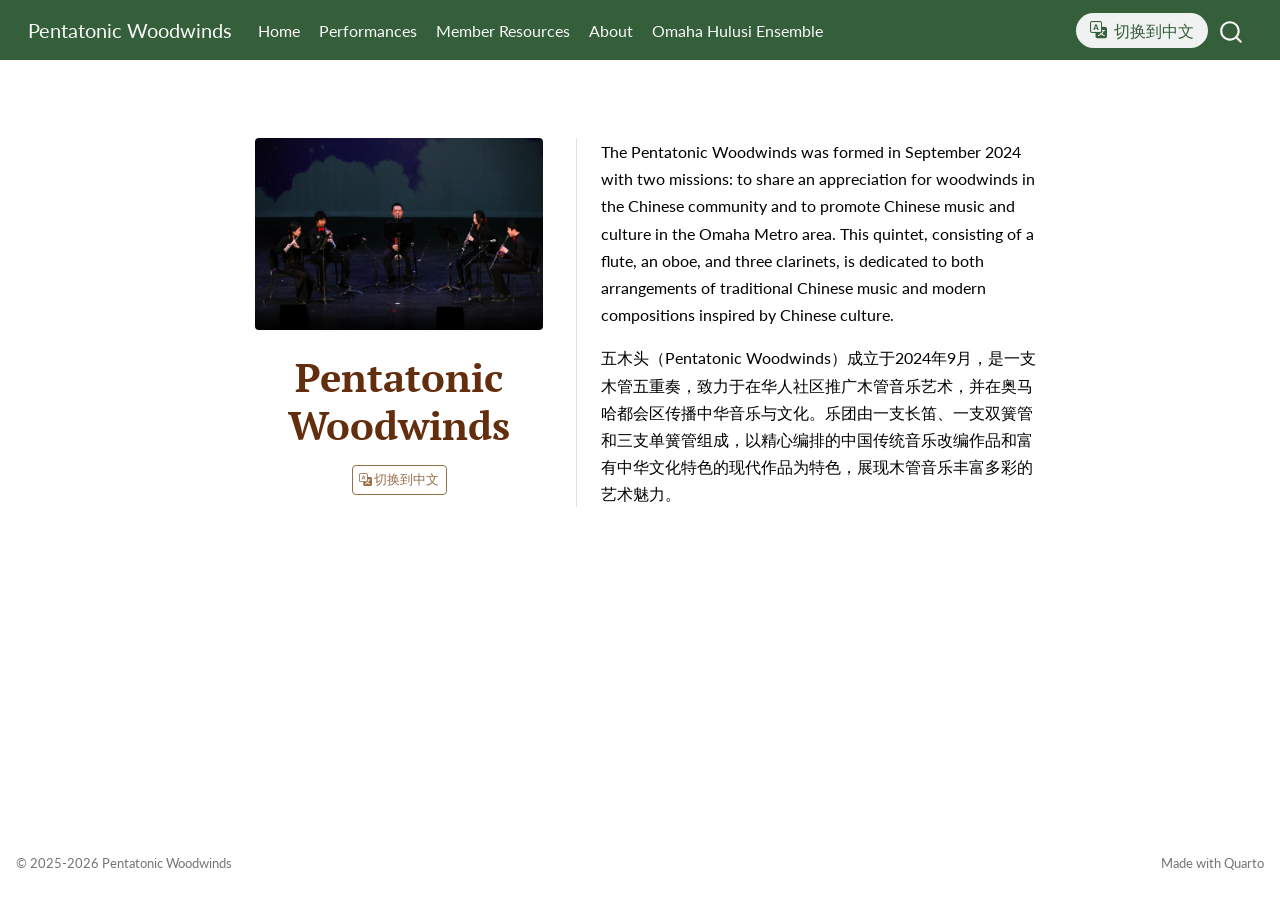
==== commit 2320d252: "Show both languages in the home page introduction The home page is the front door, and a visitor sho" ====
--- a/docs/index.html
+++ b/docs/index.html
@@ -38,7 +38,7 @@
 <link href="site_libs/quarto-html/quarto-syntax-highlighting-4931ad3a4f610300299060d87ad9de1f.css" rel="stylesheet" id="quarto-text-highlighting-styles">
 <script src="site_libs/bootstrap/bootstrap.min.js"></script>
 <link href="site_libs/bootstrap/bootstrap-icons.css" rel="stylesheet">
-<link href="site_libs/bootstrap/bootstrap-f8519921b610689f9d171b8d77001adb.min.css" rel="stylesheet" append-hash="true" id="quarto-bootstrap" data-mode="light">
+<link href="site_libs/bootstrap/bootstrap-2af9444a751143c533e33affe92fc59f.min.css" rel="stylesheet" append-hash="true" id="quarto-bootstrap" data-mode="light">
 <script id="quarto-search-options" type="application/json">{
   "location": "navbar",
   "copy-button": false,
@@ -160,10 +160,10 @@
 </header>
   </div>
   <div class="about-contents"><div id="hero-heading">
-<div class="lang-en">
+<div class="lang-en" lang="en">
 <p>The Pentatonic Woodwinds was formed in September 2024 with two missions: to share an appreciation for woodwinds in the Chinese community and to promote Chinese music and culture in the Omaha Metro area. This quintet, consisting of a flute, an oboe, and three clarinets, is dedicated to both arrangements of traditional Chinese music and modern compositions inspired by Chinese culture.</p>
 </div>
-<div class="lang-zh">
+<div class="lang-zh" lang="zh-Hans">
 <p>五木头（Pentatonic Woodwinds）成立于2024年9月，是一支木管五重奏，致力于在华人社区推广木管音乐艺术，并在奥马哈都会区传播中华音乐与文化。乐团由一支长笛、一支双簧管和三支单簧管组成，以精心编排的中国传统音乐改编作品和富有中华文化特色的现代作品为特色，展现木管音乐丰富多彩的艺术魅力。</p>
 </div>
 </div></div>
